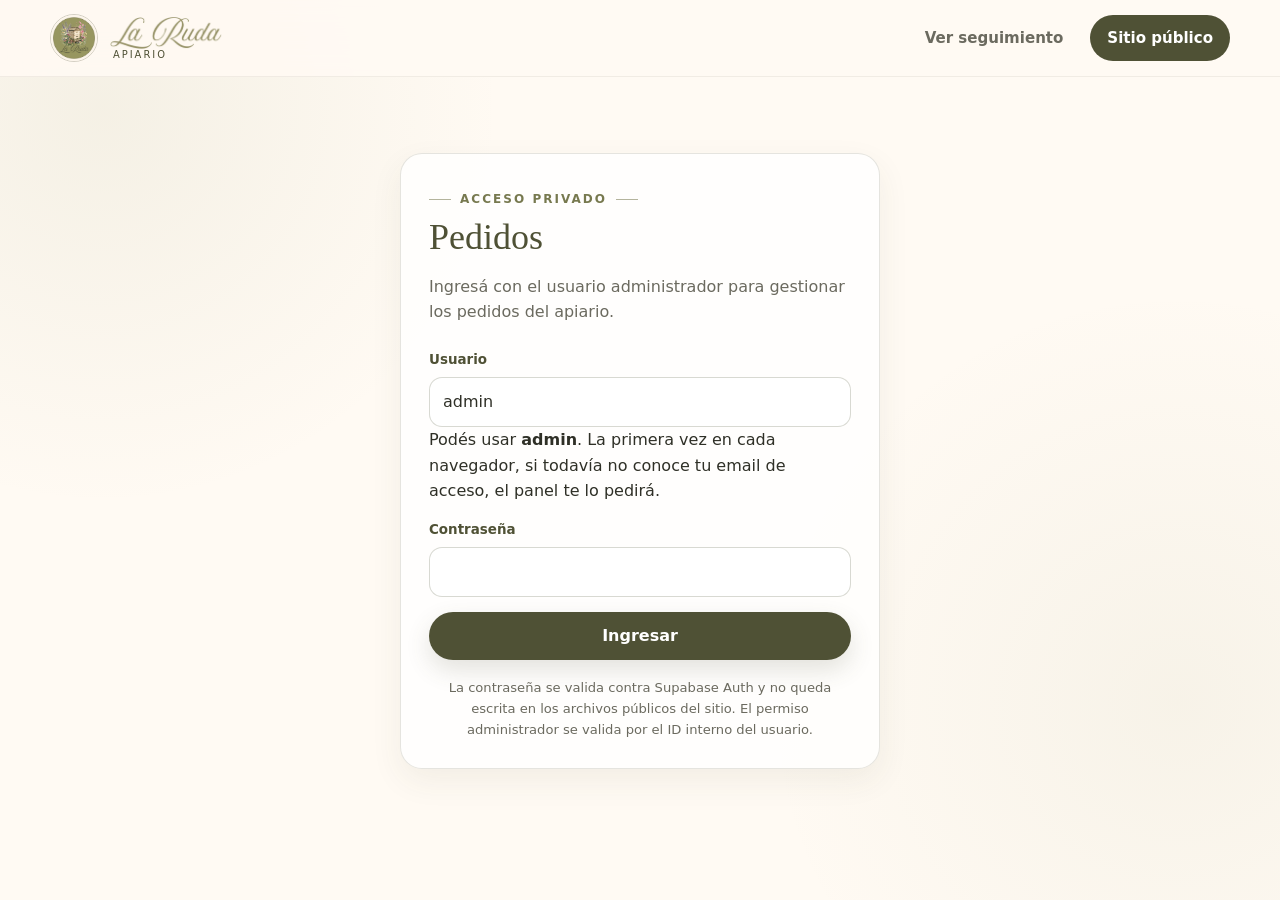
==== admin.html @ 8cc1a143 "Add files via upload" ====
<!DOCTYPE html>
<html lang="es">
<head>
  <meta charset="UTF-8" />
  <meta name="viewport" content="width=device-width, initial-scale=1.0" />
  <meta name="robots" content="noindex,nofollow" />
  <meta name="theme-color" content="#77794f" />
  <title>Administración de pedidos | Apiario La Ruda</title>
  <link rel="stylesheet" href="assets/orders.css" />
</head>
<body>
  <header class="site-header">
    <div class="container nav">
      <a class="brand" href="index.html" aria-label="Volver a Apiario La Ruda">
        <img src="assets/logo-redondo.jpg" alt="" />
        <span class="brand-text">
          <img class="brand-wordmark" src="assets/la-ruda-wordmark.png" alt="La Ruda" />
          <span class="brand-tagline">Apiario</span>
        </span>
      </a>
      <div class="nav-actions">
        <a class="nav-link secondary-hide" href="seguimiento.html">Ver seguimiento</a>
        <a class="nav-link primary" href="index.html">Sitio público</a>
      </div>
    </div>
  </header>

  <main class="admin-shell">
    <div class="container">
      <section class="card login-card" id="loginCard">
        <div class="kicker">Acceso privado</div>
        <h1>Pedidos</h1>
        <p>Ingresá con el usuario administrador para gestionar los pedidos del apiario.</p>
        <form class="form-stack" id="loginForm">
          <div>
            <label class="label" for="username">Usuario</label>
            <input class="input" id="username" name="username" autocomplete="username" value="admin" required />
            <span class="hint">Podés usar <strong>admin</strong>. La primera vez en cada navegador, si todavía no conoce tu email de acceso, el panel te lo pedirá.</span>
          </div>
          <div>
            <label class="label" for="password">Contraseña</label>
            <input class="input" id="password" name="password" type="password" autocomplete="current-password" required />
          </div>
          <button class="button button-primary" id="loginButton" type="submit">Ingresar</button>
        </form>
        <div class="message" id="loginMessage" role="status"></div>
        <div class="login-footer">La contraseña se valida contra Supabase Auth y no queda escrita en los archivos públicos del sitio. El permiso administrador se valida por el ID interno del usuario.</div>
      </section>

      <section class="admin-app" id="adminApp">
        <div class="admin-topbar">
          <div class="admin-title">
            <div class="kicker">Administración</div>
            <h1>Pedidos de núcleos</h1>
            <p>Creá pedidos, actualizá etapas y avisale al cliente por WhatsApp.</p>
          </div>
          <div class="admin-top-actions">
            <button class="button button-secondary button-small" id="refreshButton" type="button">Actualizar</button>
            <button class="button button-primary" id="newOrderButton" type="button">+ Nuevo pedido</button>
            <button class="button button-soft button-small" id="logoutButton" type="button">Salir</button>
          </div>
        </div>

        <div class="stats-grid">
          <div class="card stat"><span>Pedidos activos</span><strong id="statActive">0</strong></div>
          <div class="card stat"><span>Pendientes de pago</span><strong id="statPayment">0</strong></div>
          <div class="card stat"><span>En entrega</span><strong id="statDelivery">0</strong></div>
          <div class="card stat"><span>Finalizados</span><strong id="statDone">0</strong></div>
        </div>

        <div class="admin-toolbar">
          <input class="input" id="searchOrders" type="search" placeholder="Buscar por cliente, código o WhatsApp…" />
          <select class="select" id="statusFilter" aria-label="Filtrar por estado"></select>
        </div>

        <div class="orders-list" id="ordersList"></div>
      </section>
    </div>
  </main>

  <div class="admin-modal" id="orderModal" aria-hidden="true">
    <div class="admin-panel" role="dialog" aria-modal="true" aria-labelledby="orderModalTitle">
      <div class="admin-panel-header">
        <div>
          <h2 id="orderModalTitle">Nuevo pedido</h2>
          <p id="orderModalSubtitle">Completá los datos principales y los artículos del pedido.</p>
        </div>
        <button class="icon-button" id="closeOrderModal" type="button" aria-label="Cerrar">×</button>
      </div>

      <form class="admin-panel-body" id="orderForm">
        <input type="hidden" id="orderId" />
        <div class="form-grid">
          <div class="field">
            <label class="label" for="customerName">Nombre del comprador *</label>
            <input class="input" id="customerName" required />
          </div>
          <div class="field">
            <label class="label" for="customerPhone">WhatsApp *</label>
            <input class="input" id="customerPhone" inputmode="tel" placeholder="5491126960110" required />
            <span class="hint">Ingresalo con código de país. Para Argentina: 549 + característica + número.</span>
          </div>
          <div class="field">
            <label class="label" for="customerEmail">Email</label>
            <input class="input" id="customerEmail" type="email" />
          </div>
          <div class="field">
            <label class="label" for="orderStatus">Estado *</label>
            <select class="select" id="orderStatus" required></select>
          </div>
          <div class="field">
            <label class="label" for="estimatedDateInput">Fecha estimada</label>
            <input class="input" id="estimatedDateInput" type="date" />
          </div>
          <div class="field">
            <label class="label" for="deliveryMethodInput">Modalidad</label>
            <select class="select" id="deliveryMethodInput">
              <option value="A coordinar">A coordinar</option>
              <option value="Retiro">Retiro</option>
              <option value="Envío">Envío</option>
              <option value="Entrega coordinada">Entrega coordinada</option>
            </select>
          </div>
          <div class="field">
            <label class="label" for="orderTotal">Total del pedido</label>
            <input class="input" id="orderTotal" type="number" min="0" step="1" placeholder="0" />
          </div>
          <div class="field full">
            <label class="label" for="publicNoteInput">Nota visible para el cliente</label>
            <textarea class="textarea" id="publicNoteInput" placeholder="Ej.: Nos comunicamos para coordinar día y horario de entrega."></textarea>
          </div>
          <div class="field full">
            <label class="label" for="internalNoteInput">Nota interna</label>
            <textarea class="textarea" id="internalNoteInput" placeholder="Esta nota solo la ve administración."></textarea>
          </div>
        </div>

        <div class="form-section">
          <div class="form-section-head">
            <h3>Artículos del pedido</h3>
            <button class="button button-soft button-small" id="addItemButton" type="button">+ Agregar artículo</button>
          </div>
          <div class="items-editor" id="itemsEditor"></div>
        </div>

        <div class="order-tools" id="orderTools" hidden>
          <div class="tool-card">
            <span>Link de seguimiento</span>
            <strong id="trackingLinkPreview"></strong>
            <div class="tool-actions">
              <button class="button button-secondary button-small" id="copyTrackingButton" type="button">Copiar link</button>
              <a class="button button-soft button-small" id="openTrackingButton" href="#" target="_blank" rel="noopener">Abrir</a>
            </div>
          </div>
          <div class="tool-card">
            <span>Mensaje de esta etapa</span>
            <strong id="whatsappStagePreview"></strong>
            <div class="tool-actions">
              <a class="button button-whatsapp button-small" id="sendWhatsAppButton" href="#" target="_blank" rel="noopener">Abrir WhatsApp</a>
            </div>
          </div>
        </div>

        <div class="form-section" id="historySection" hidden>
          <div class="form-section-head"><h3>Historial de estados</h3></div>
          <div class="history-list" id="historyList"></div>
        </div>

        <div class="form-actions">
          <button class="button button-danger" id="deleteOrderButton" type="button" hidden>Eliminar pedido</button>
          <button class="button button-secondary" id="cancelOrderButton" type="button">Cancelar</button>
          <button class="button button-primary" id="saveOrderButton" type="submit">Guardar pedido</button>
        </div>
      </form>
    </div>
  </div>

  <div class="toast" id="toast" role="status" aria-live="polite"></div>

  <script src="assets/orders-bundle.js?v=20260825-5"></script>
  <script src="assets/admin.js?v=20260825-5"></script>
</body>
</html>
---- assets/orders.css ----
:root {
  --cream: #f7f0e6;
  --cream-2: #fffaf3;
  --olive: #77794f;
  --olive-dark: #4f5135;
  --olive-soft: #9a9b68;
  --text: #2f3027;
  --muted: #6b6a5f;
  --white: #ffffff;
  --line: rgba(79, 81, 53, 0.15);
  --shadow: 0 18px 45px rgba(62, 63, 41, 0.13);
  --radius: 22px;
  --max: 1180px;
  --success: #65763f;
  --warning: #9a7332;
  --danger: #9a4944;
}

* { box-sizing: border-box; }
html { scroll-behavior: smooth; }
body {
  margin: 0;
  min-height: 100vh;
  font-family: Inter, ui-sans-serif, system-ui, -apple-system, BlinkMacSystemFont, "Segoe UI", sans-serif;
  color: var(--text);
  background:
    radial-gradient(circle at 8% 12%, rgba(154, 155, 104, 0.10), transparent 28%),
    radial-gradient(circle at 92% 78%, rgba(154, 155, 104, 0.08), transparent 30%),
    var(--cream-2);
  line-height: 1.6;
}
body.modal-lock { overflow: hidden; }
img { max-width: 100%; display: block; }
a { color: inherit; text-decoration: none; }
button, input, select, textarea { font: inherit; }
button { color: inherit; }
.container { width: min(calc(100% - 32px), var(--max)); margin-inline: auto; }

.site-header {
  position: sticky;
  top: 0;
  z-index: 50;
  border-bottom: 1px solid rgba(79,81,53,.08);
  background: rgba(255,250,243,.90);
  backdrop-filter: blur(16px);
}
.nav {
  min-height: 76px;
  display: flex;
  align-items: center;
  justify-content: space-between;
  gap: 24px;
}
.brand { display: flex; align-items: center; gap: 12px; min-width: 0; }
.brand > img {
  width: 48px;
  height: 48px;
  object-fit: cover;
  border-radius: 50%;
  border: 1px solid rgba(79,81,53,.25);
}
.brand-text { display: flex; flex-direction: column; justify-content: center; line-height: 1; }
.brand-wordmark { width: 112px; height: auto; }
.brand-tagline {
  margin-top: 1px;
  padding-left: 3px;
  font-size: .62rem;
  letter-spacing: .20em;
  text-transform: uppercase;
  color: var(--olive-dark);
}
.nav-actions { display: flex; align-items: center; gap: 10px; }
.nav-link {
  min-height: 44px;
  display: inline-flex;
  align-items: center;
  justify-content: center;
  padding: 10px 16px;
  border: 1px solid transparent;
  border-radius: 999px;
  color: var(--muted);
  font-size: .94rem;
  font-weight: 700;
  transition: .2s ease;
}
.nav-link:hover { color: var(--olive-dark); background: rgba(119,121,79,.08); }
.nav-link.primary { color: #fff; background: var(--olive-dark); }
.nav-link.primary:hover { background: #42442d; }

.page-main { padding: 56px 0 90px; }
.page-heading { max-width: 780px; margin: 0 auto 34px; text-align: center; }
.kicker {
  display: inline-flex;
  align-items: center;
  gap: 9px;
  color: var(--olive);
  font-size: .75rem;
  font-weight: 800;
  letter-spacing: .17em;
  text-transform: uppercase;
}
.kicker::before, .kicker::after { content: ""; width: 22px; height: 1px; background: currentColor; opacity: .55; }
h1, h2, h3 { color: var(--olive-dark); }
.page-heading h1 {
  margin: 12px 0 12px;
  font-family: Georgia, "Times New Roman", serif;
  font-size: clamp(2.35rem, 6vw, 4rem);
  line-height: 1.02;
  font-weight: 500;
}
.page-heading p { margin: 0 auto; max-width: 680px; color: var(--muted); font-size: 1.05rem; }

.card {
  border: 1px solid var(--line);
  border-radius: var(--radius);
  background: rgba(255,255,255,.78);
  box-shadow: 0 12px 32px rgba(66,67,46,.07);
}
.track-search { max-width: 760px; margin: 0 auto; padding: 26px; }
.track-form { display: grid; grid-template-columns: 1fr auto; gap: 10px; }
.label { display: block; margin-bottom: 7px; color: var(--olive-dark); font-size: .84rem; font-weight: 800; }
.input, .select, .textarea {
  width: 100%;
  min-height: 48px;
  padding: 11px 13px;
  border: 1px solid rgba(79,81,53,.22);
  border-radius: 13px;
  outline: none;
  color: var(--text);
  background: rgba(255,255,255,.95);
  transition: border-color .2s ease, box-shadow .2s ease;
}
.input:focus, .select:focus, .textarea:focus {
  border-color: rgba(119,121,79,.7);
  box-shadow: 0 0 0 4px rgba(119,121,79,.10);
}
.textarea { min-height: 100px; resize: vertical; }
.button {
  min-height: 48px;
  display: inline-flex;
  align-items: center;
  justify-content: center;
  gap: 8px;
  padding: 11px 18px;
  border: 0;
  border-radius: 999px;
  cursor: pointer;
  font-weight: 800;
  transition: transform .2s ease, box-shadow .2s ease, background .2s ease;
}
.button:hover { transform: translateY(-1px); }
.button:disabled { cursor: not-allowed; opacity: .58; transform: none; }
.button-primary { color: #fff; background: var(--olive-dark); box-shadow: 0 10px 24px rgba(79,81,53,.16); }
.button-secondary { color: var(--olive-dark); background: transparent; border: 1px solid rgba(79,81,53,.24); }
.button-soft { color: var(--olive-dark); background: rgba(119,121,79,.10); }
.button-danger { color: #fff; background: var(--danger); }
.button-whatsapp { color: #fff; background: #237c44; }
.button-small { min-height: 40px; padding: 8px 13px; font-size: .88rem; }

.helper { margin-top: 9px; color: var(--muted); font-size: .84rem; }
.message {
  display: none;
  margin: 18px auto 0;
  max-width: 760px;
  padding: 13px 16px;
  border-radius: 14px;
  font-size: .92rem;
}
.message.show { display: block; }
.message.error { color: #73312d; background: #fff0ee; border: 1px solid rgba(154,73,68,.2); }
.message.info { color: var(--olive-dark); background: rgba(119,121,79,.09); border: 1px solid rgba(119,121,79,.16); }

.tracking-result { display: none; max-width: 940px; margin: 28px auto 0; }
.tracking-result.show { display: block; }
.order-summary {
  display: grid;
  grid-template-columns: 1.2fr .8fr;
  gap: 18px;
  padding: 26px;
}
.order-code { color: var(--muted); font-size: .84rem; text-transform: uppercase; letter-spacing: .08em; font-weight: 800; }
.order-summary h2 { margin: 5px 0 8px; font-family: Georgia, "Times New Roman", serif; font-size: 2rem; font-weight: 500; }
.order-summary p { margin: 0; color: var(--muted); }
.current-stage {
  padding: 18px;
  border-radius: 18px;
  background: rgba(119,121,79,.10);
  align-self: stretch;
}
.current-stage span { display: block; color: var(--olive); font-size: .75rem; letter-spacing: .10em; text-transform: uppercase; font-weight: 800; }
.current-stage strong { display: block; margin-top: 4px; color: var(--olive-dark); font-size: 1.25rem; line-height: 1.2; }
.current-stage small { display: block; margin-top: 6px; color: var(--muted); }

.progress-wrap { margin-top: 18px; }
.progress-track { height: 8px; overflow: hidden; border-radius: 999px; background: rgba(79,81,53,.11); }
.progress-fill { height: 100%; width: 0; border-radius: inherit; background: var(--olive); transition: width .35s ease; }
.progress-copy { display: flex; justify-content: space-between; gap: 14px; margin-top: 7px; color: var(--muted); font-size: .78rem; }

.order-grid { display: grid; grid-template-columns: .9fr 1.1fr; gap: 18px; margin-top: 18px; }
.order-info, .timeline-card { padding: 24px; }
.card-title { margin: 0 0 16px; font-family: Georgia, "Times New Roman", serif; font-size: 1.55rem; font-weight: 500; }
.info-list { display: grid; gap: 12px; }
.info-row { display: flex; align-items: flex-start; justify-content: space-between; gap: 20px; padding-bottom: 11px; border-bottom: 1px solid var(--line); }
.info-row:last-child { border-bottom: 0; padding-bottom: 0; }
.info-row span { color: var(--muted); font-size: .86rem; }
.info-row strong { text-align: right; color: var(--olive-dark); font-size: .9rem; }
.items-list { display: grid; gap: 9px; margin-top: 18px; }
.item-row { display: flex; justify-content: space-between; gap: 12px; padding: 11px 12px; border-radius: 12px; background: rgba(119,121,79,.07); }
.item-row span { color: var(--text); }
.item-row strong { white-space: nowrap; color: var(--olive-dark); }
.public-note { margin-top: 17px; padding: 13px; border-left: 3px solid var(--olive-soft); border-radius: 0 11px 11px 0; background: rgba(119,121,79,.06); color: var(--muted); font-size: .9rem; }

.timeline { display: grid; gap: 0; }
.timeline-step { position: relative; display: grid; grid-template-columns: 30px 1fr; gap: 13px; min-height: 76px; }
.timeline-step:not(:last-child)::before { content: ""; position: absolute; left: 14px; top: 28px; bottom: -2px; width: 2px; background: rgba(79,81,53,.14); }
.timeline-step.complete:not(:last-child)::before { background: var(--olive-soft); }
.timeline-dot { width: 30px; height: 30px; display: grid; place-items: center; border-radius: 50%; border: 2px solid rgba(79,81,53,.18); background: var(--cream-2); color: transparent; font-size: .78rem; font-weight: 900; z-index: 1; }
.timeline-step.complete .timeline-dot { color: #fff; border-color: var(--olive); background: var(--olive); }
.timeline-step.current .timeline-dot { border-color: var(--olive-dark); box-shadow: 0 0 0 5px rgba(119,121,79,.11); }
.timeline-copy { padding: 2px 0 16px; }
.timeline-copy strong { display: block; color: var(--olive-dark); line-height: 1.2; }
.timeline-copy p { margin: 5px 0 0; color: var(--muted); font-size: .86rem; line-height: 1.45; }
.timeline-copy time { display: block; margin-top: 4px; color: var(--olive); font-size: .76rem; font-weight: 700; }
.order-contact { margin-top: 18px; display: flex; justify-content: center; }

/* ADMIN */
.admin-shell { padding: 38px 0 82px; }
.login-card { width: min(100%, 480px); margin: 38px auto 0; padding: 28px; }
.login-card h1 { margin: 0 0 7px; font-family: Georgia, "Times New Roman", serif; font-size: 2.25rem; font-weight: 500; }
.login-card > p { margin: 0 0 24px; color: var(--muted); }
.form-stack { display: grid; gap: 15px; }
.login-footer { margin-top: 17px; color: var(--muted); font-size: .82rem; text-align: center; }
.admin-app { display: none; }
.admin-app.show { display: block; }
.admin-topbar { display: flex; align-items: flex-start; justify-content: space-between; gap: 20px; margin-bottom: 26px; }
.admin-title h1 { margin: 0; font-family: Georgia, "Times New Roman", serif; font-size: clamp(2.1rem, 5vw, 3.2rem); font-weight: 500; }
.admin-title p { margin: 4px 0 0; color: var(--muted); }
.admin-top-actions { display: flex; flex-wrap: wrap; gap: 9px; justify-content: flex-end; }
.stats-grid { display: grid; grid-template-columns: repeat(4, 1fr); gap: 12px; margin-bottom: 20px; }
.stat { padding: 18px; }
.stat span { display: block; color: var(--muted); font-size: .78rem; font-weight: 700; text-transform: uppercase; letter-spacing: .07em; }
.stat strong { display: block; margin-top: 3px; color: var(--olive-dark); font-size: 1.7rem; line-height: 1; }
.admin-toolbar { display: grid; grid-template-columns: minmax(0, 1fr) 220px; gap: 10px; margin-bottom: 16px; }
.orders-list { display: grid; gap: 12px; }
.order-card { padding: 18px; transition: border-color .2s ease, box-shadow .2s ease; }
.order-card:hover { border-color: rgba(119,121,79,.32); box-shadow: var(--shadow); }
.order-card-main { display: grid; grid-template-columns: 1.2fr .75fr .8fr auto; gap: 16px; align-items: center; }
.order-card h3 { margin: 0; font-family: Georgia, "Times New Roman", serif; font-size: 1.3rem; font-weight: 500; }
.order-card-code { margin-top: 2px; color: var(--olive); font-size: .78rem; font-weight: 800; letter-spacing: .06em; }
.order-card-meta span { display: block; color: var(--muted); font-size: .76rem; }
.order-card-meta strong { display: block; color: var(--text); font-size: .9rem; }
.status-badge { display: inline-flex; align-items: center; width: fit-content; padding: 7px 10px; border-radius: 999px; color: var(--olive-dark); background: rgba(119,121,79,.10); font-size: .78rem; font-weight: 800; }
.order-card-actions { display: flex; gap: 7px; justify-content: flex-end; }
.empty-state { padding: 44px 24px; text-align: center; color: var(--muted); }
.empty-state strong { display: block; margin-bottom: 5px; color: var(--olive-dark); font-family: Georgia, "Times New Roman", serif; font-size: 1.45rem; font-weight: 500; }

.admin-modal {
  position: fixed;
  inset: 0;
  z-index: 100;
  display: none;
  align-items: flex-start;
  justify-content: center;
  padding: 22px;
  overflow-y: auto;
  background: rgba(31,31,24,.66);
  backdrop-filter: blur(7px);
}
.admin-modal.open { display: flex; }
.admin-panel {
  width: min(100%, 1000px);
  margin: auto;
  border-radius: 26px;
  background: var(--cream-2);
  box-shadow: 0 28px 90px rgba(0,0,0,.28);
}
.admin-panel-header { display: flex; align-items: flex-start; justify-content: space-between; gap: 16px; padding: 24px 26px 18px; border-bottom: 1px solid var(--line); }
.admin-panel-header h2 { margin: 0; font-family: Georgia, "Times New Roman", serif; font-size: 2rem; font-weight: 500; }
.admin-panel-header p { margin: 3px 0 0; color: var(--muted); font-size: .88rem; }
.icon-button { width: 42px; height: 42px; flex: 0 0 auto; display: grid; place-items: center; border: 0; border-radius: 50%; background: rgba(119,121,79,.10); cursor: pointer; font-size: 1.3rem; }
.admin-panel-body { padding: 24px 26px 28px; }
.form-grid { display: grid; grid-template-columns: repeat(2, minmax(0, 1fr)); gap: 15px; }
.field.full { grid-column: 1 / -1; }
.field .hint { display: block; margin-top: 5px; color: var(--muted); font-size: .76rem; }
.form-section { margin-top: 24px; padding-top: 22px; border-top: 1px solid var(--line); }
.form-section-head { display: flex; align-items: center; justify-content: space-between; gap: 12px; margin-bottom: 12px; }
.form-section-head h3 { margin: 0; font-family: Georgia, "Times New Roman", serif; font-size: 1.35rem; font-weight: 500; }
.items-editor { display: grid; gap: 9px; }
.item-editor-row { display: grid; grid-template-columns: minmax(0, 1fr) 110px 120px 44px; gap: 8px; align-items: center; }
.remove-item { width: 44px; height: 44px; border: 0; border-radius: 12px; cursor: pointer; color: var(--danger); background: rgba(154,73,68,.08); font-size: 1.15rem; }
.order-tools { display: grid; grid-template-columns: 1fr 1fr; gap: 12px; margin-top: 20px; }
.tool-card { padding: 15px; border: 1px solid var(--line); border-radius: 16px; background: rgba(119,121,79,.055); }
.tool-card span { display: block; color: var(--muted); font-size: .76rem; font-weight: 700; text-transform: uppercase; letter-spacing: .06em; }
.tool-card strong { display: block; margin: 4px 0 11px; color: var(--olive-dark); font-size: .95rem; word-break: break-all; }
.tool-actions { display: flex; flex-wrap: wrap; gap: 7px; }
.form-actions { display: flex; justify-content: flex-end; gap: 9px; margin-top: 24px; }
.history-list { display: grid; gap: 8px; margin-top: 10px; }
.history-row { display: grid; grid-template-columns: 130px 1fr auto; gap: 11px; padding: 10px 12px; border-radius: 12px; background: rgba(119,121,79,.06); font-size: .82rem; }
.history-row strong { color: var(--olive-dark); }
.history-row span { color: var(--muted); }

.toast {
  position: fixed;
  right: 20px;
  bottom: 20px;
  z-index: 200;
  max-width: min(420px, calc(100% - 40px));
  display: none;
  padding: 13px 16px;
  border-radius: 14px;
  color: #fff;
  background: var(--olive-dark);
  box-shadow: var(--shadow);
  font-size: .9rem;
}
.toast.show { display: block; }
.toast.error { background: var(--danger); }

footer { padding: 28px 0 38px; }
.footer-row { display: flex; align-items: center; justify-content: space-between; gap: 18px; color: var(--muted); font-size: .84rem; }
.footer-brand { display: flex; align-items: center; gap: 9px; }
.footer-brand img:first-child { width: 34px; height: 34px; border-radius: 50%; }
.footer-brand img:last-child { width: 92px; }

@media (max-width: 900px) {
  .order-summary, .order-grid { grid-template-columns: 1fr; }
  .stats-grid { grid-template-columns: repeat(2, 1fr); }
  .order-card-main { grid-template-columns: 1fr 1fr; }
  .order-card-actions { justify-content: flex-start; }
}

@media (max-width: 680px) {
  .container { width: min(calc(100% - 24px), var(--max)); }
  .site-header .nav { min-height: 68px; gap: 10px; }
  .brand > img { width: 42px; height: 42px; }
  .brand-wordmark { width: 94px; }
  .brand-tagline { font-size: .55rem; }
  .nav-actions { gap: 5px; }
  .nav-link { min-height: 40px; padding: 8px 10px; font-size: .82rem; }
  .nav-link.secondary-hide { display: none; }
  .page-main { padding: 40px 0 70px; }
  .page-heading { margin-bottom: 24px; }
  .page-heading h1 { font-size: clamp(2.25rem, 12vw, 3rem); }
  .track-search { padding: 18px; }
  .track-form { grid-template-columns: 1fr; }
  .track-form .button { width: 100%; }
  .order-summary, .order-info, .timeline-card { padding: 19px; }
  .order-summary h2 { font-size: 1.65rem; }
  .info-row { display: grid; gap: 3px; }
  .info-row strong { text-align: left; }
  .admin-shell { padding-top: 24px; }
  .admin-topbar { display: grid; }
  .admin-top-actions { justify-content: flex-start; }
  .stats-grid { grid-template-columns: 1fr 1fr; }
  .admin-toolbar { grid-template-columns: 1fr; }
  .order-card-main { grid-template-columns: 1fr; gap: 10px; }
  .order-card-actions { display: grid; grid-template-columns: 1fr 1fr; }
  .admin-modal { padding: 8px; }
  .admin-panel { border-radius: 20px; }
  .admin-panel-header, .admin-panel-body { padding-left: 17px; padding-right: 17px; }
  .admin-panel-header h2 { font-size: 1.65rem; }
  .form-grid { grid-template-columns: 1fr; }
  .field.full { grid-column: auto; }
  .item-editor-row { grid-template-columns: minmax(0, 1fr) 85px 44px; }
  .item-editor-row .item-price { grid-column: 1 / 3; }
  .item-editor-row .remove-item { grid-column: 3; grid-row: 1; }
  .order-tools { grid-template-columns: 1fr; }
  .form-actions { display: grid; grid-template-columns: 1fr; }
  .history-row { grid-template-columns: 1fr; gap: 2px; }
  .footer-row { display: grid; justify-items: center; text-align: center; }
}
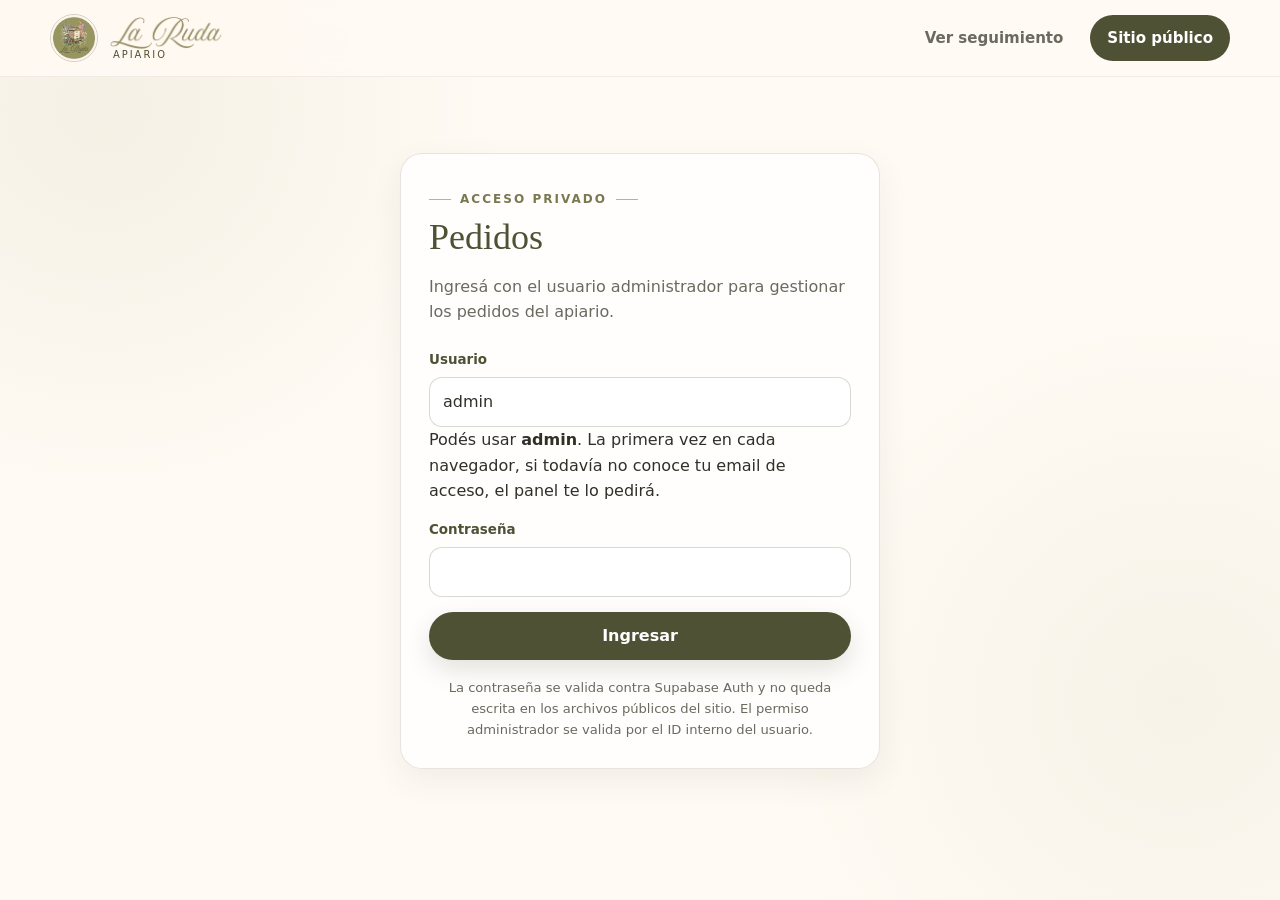
==== commit 2eb6f2ba: "Add files via upload" ====
--- a/admin.html
+++ b/admin.html
@@ -51,7 +51,7 @@
         <div class="admin-topbar">
           <div class="admin-title">
             <div class="kicker">Administración</div>
-            <h1>Pedidos de núcleos</h1>
+            <h1>Pedidos</h1>
             <p>Creá pedidos, actualizá etapas y avisale al cliente por WhatsApp.</p>
           </div>
           <div class="admin-top-actions">
@@ -137,7 +137,10 @@
 
         <div class="form-section">
           <div class="form-section-head">
-            <h3>Artículos del pedido</h3>
+            <div>
+              <h3>Artículos del pedido</h3>
+              <span class="form-section-hint">Agregá únicamente lo que compró el cliente.</span>
+            </div>
             <button class="button button-soft button-small" id="addItemButton" type="button">+ Agregar artículo</button>
           </div>
           <div class="items-editor" id="itemsEditor"></div>
@@ -177,7 +180,7 @@
 
   <div class="toast" id="toast" role="status" aria-live="polite"></div>
 
-  <script src="assets/orders-bundle.js?v=20260825-5"></script>
-  <script src="assets/admin.js?v=20260825-5"></script>
+  <script src="assets/orders-bundle.js?v=20260825-6"></script>
+  <script src="assets/admin.js?v=20260825-6"></script>
 </body>
 </html>
--- a/assets/orders.css
+++ b/assets/orders.css
@@ -158,6 +158,17 @@
 .button-small { min-height: 40px; padding: 8px 13px; font-size: .88rem; }
 
 .helper { margin-top: 9px; color: var(--muted); font-size: .84rem; }
+.track-search-footer { display: flex; align-items: flex-end; justify-content: space-between; gap: 14px; }
+.track-search-footer .helper { flex: 1; }
+.track-admin-link {
+  flex: 0 0 auto;
+  color: rgba(79,81,53,.68);
+  font-size: .76rem;
+  font-weight: 700;
+  text-decoration: underline;
+  text-underline-offset: 3px;
+}
+.track-admin-link:hover { color: var(--olive-dark); }
 .message {
   display: none;
   margin: 18px auto 0;
@@ -205,6 +216,7 @@
 .info-row span { color: var(--muted); font-size: .86rem; }
 .info-row strong { text-align: right; color: var(--olive-dark); font-size: .9rem; }
 .items-list { display: grid; gap: 9px; margin-top: 18px; }
+.items-list-first { margin: 0 0 18px; }
 .item-row { display: flex; justify-content: space-between; gap: 12px; padding: 11px 12px; border-radius: 12px; background: rgba(119,121,79,.07); }
 .item-row span { color: var(--text); }
 .item-row strong { white-space: nowrap; color: var(--olive-dark); }
@@ -222,6 +234,8 @@
 .timeline-copy p { margin: 5px 0 0; color: var(--muted); font-size: .86rem; line-height: 1.45; }
 .timeline-copy time { display: block; margin-top: 4px; color: var(--olive); font-size: .76rem; font-weight: 700; }
 .order-contact { margin-top: 18px; display: flex; justify-content: center; }
+.tracking-help-cta { display: flex; justify-content: center; margin: 42px auto 0; }
+.tracking-whatsapp-button { min-width: 230px; }
 
 /* ADMIN */
 .admin-shell { padding: 38px 0 82px; }
@@ -285,7 +299,18 @@
 .form-section { margin-top: 24px; padding-top: 22px; border-top: 1px solid var(--line); }
 .form-section-head { display: flex; align-items: center; justify-content: space-between; gap: 12px; margin-bottom: 12px; }
 .form-section-head h3 { margin: 0; font-family: Georgia, "Times New Roman", serif; font-size: 1.35rem; font-weight: 500; }
+.form-section-hint { display: block; margin-top: 2px; color: var(--muted); font-size: .78rem; }
 .items-editor { display: grid; gap: 9px; }
+.items-editor:empty::before {
+  content: "Todavía no agregaste artículos. Usá ‘+ Agregar artículo’.";
+  display: block;
+  padding: 16px;
+  border: 1px dashed rgba(79,81,53,.22);
+  border-radius: 13px;
+  color: var(--muted);
+  background: rgba(119,121,79,.035);
+  font-size: .86rem;
+}
 .item-editor-row { display: grid; grid-template-columns: minmax(0, 1fr) 110px 120px 44px; gap: 8px; align-items: center; }
 .remove-item { width: 44px; height: 44px; border: 0; border-radius: 12px; cursor: pointer; color: var(--danger); background: rgba(154,73,68,.08); font-size: 1.15rem; }
 .order-tools { display: grid; grid-template-columns: 1fr 1fr; gap: 12px; margin-top: 20px; }
@@ -344,6 +369,7 @@
   .track-search { padding: 18px; }
   .track-form { grid-template-columns: 1fr; }
   .track-form .button { width: 100%; }
+  .track-search-footer { align-items: flex-start; flex-direction: column; gap: 4px; }
   .order-summary, .order-info, .timeline-card { padding: 19px; }
   .order-summary h2 { font-size: 1.65rem; }
   .info-row { display: grid; gap: 3px; }
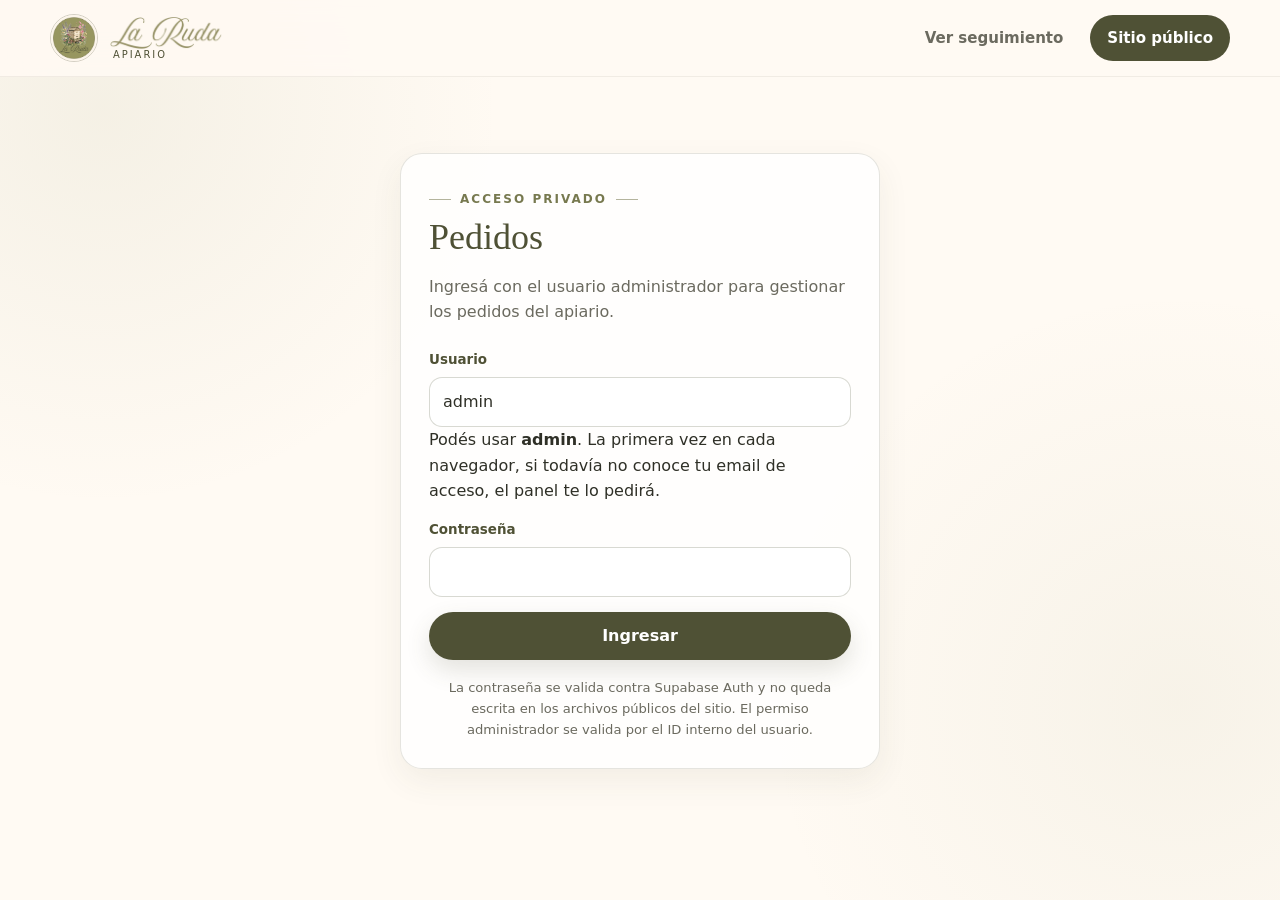
==== commit 4969e45b: "Add files via upload" ====
--- a/admin.html
+++ b/admin.html
@@ -105,8 +105,18 @@
             <input class="input" id="customerEmail" type="email" />
           </div>
           <div class="field">
-            <label class="label" for="orderStatus">Estado *</label>
+            <label class="label" for="orderStatus">Estado general *</label>
             <select class="select" id="orderStatus" required></select>
+          </div>
+          <div class="field preparation-field" id="nucleoStageField" hidden>
+            <label class="label" for="nucleoStage">Preparación de núcleos *</label>
+            <select class="select" id="nucleoStage"></select>
+            <span class="hint">Se administra por separado cuando el pedido incluye núcleos.</span>
+          </div>
+          <div class="field preparation-field" id="reinaStageField" hidden>
+            <label class="label" for="reinaStage">Preparación de reinas *</label>
+            <select class="select" id="reinaStage"></select>
+            <span class="hint">Se administra por separado cuando el pedido incluye reinas.</span>
           </div>
           <div class="field">
             <label class="label" for="estimatedDateInput">Fecha estimada</label>
@@ -139,7 +149,7 @@
           <div class="form-section-head">
             <div>
               <h3>Artículos del pedido</h3>
-              <span class="form-section-hint">Agregá únicamente lo que compró el cliente.</span>
+              <span class="form-section-hint">Elegí cada producto del catálogo y cargá su cantidad.</span>
             </div>
             <button class="button button-soft button-small" id="addItemButton" type="button">+ Agregar artículo</button>
           </div>
@@ -156,11 +166,9 @@
             </div>
           </div>
           <div class="tool-card">
-            <span>Mensaje de esta etapa</span>
+            <span>Mensajes de avance</span>
             <strong id="whatsappStagePreview"></strong>
-            <div class="tool-actions">
-              <a class="button button-whatsapp button-small" id="sendWhatsAppButton" href="#" target="_blank" rel="noopener">Abrir WhatsApp</a>
-            </div>
+            <div class="tool-actions" id="whatsappButtons"></div>
           </div>
         </div>
 
@@ -180,7 +188,7 @@
 
   <div class="toast" id="toast" role="status" aria-live="polite"></div>
 
-  <script src="assets/orders-bundle.js?v=20260825-6"></script>
-  <script src="assets/admin.js?v=20260825-6"></script>
+  <script src="assets/orders-bundle.js?v=20260825-7"></script>
+  <script src="assets/admin.js?v=20260825-7"></script>
 </body>
 </html>
--- a/assets/orders.css
+++ b/assets/orders.css
@@ -395,3 +395,54 @@
   .history-row { grid-template-columns: 1fr; gap: 2px; }
   .footer-row { display: grid; justify-items: center; text-align: center; }
 }
+
+/* V3 - pedidos mixtos y catálogo de artículos */
+.preparation-field {
+  padding: 13px;
+  border: 1px solid rgba(119,121,79,.16);
+  border-radius: 15px;
+  background: rgba(119,121,79,.055);
+}
+.preparation-field[hidden] { display: none !important; }
+.timeline-composite { display: grid; gap: 18px; }
+.mixed-intro { padding-bottom: 2px; }
+.preparation-grid {
+  display: grid;
+  grid-template-columns: repeat(2, minmax(0, 1fr));
+  gap: 14px;
+}
+.preparation-block {
+  padding: 16px 16px 4px;
+  border: 1px solid var(--line);
+  border-radius: 16px;
+  background: rgba(119,121,79,.045);
+}
+.preparation-block h4 {
+  margin: 0 0 13px;
+  color: var(--olive-dark);
+  font-family: Georgia, "Times New Roman", serif;
+  font-size: 1.08rem;
+  font-weight: 500;
+}
+.after-preparation-label {
+  display: flex;
+  align-items: center;
+  gap: 10px;
+  color: var(--muted);
+  font-size: .76rem;
+  font-weight: 800;
+  letter-spacing: .06em;
+  text-transform: uppercase;
+}
+.after-preparation-label::before,
+.after-preparation-label::after {
+  content: "";
+  height: 1px;
+  flex: 1;
+  background: var(--line);
+}
+.item-editor-row .item-product { min-width: 0; }
+
+@media (max-width: 680px) {
+  .preparation-grid { grid-template-columns: 1fr; }
+}
